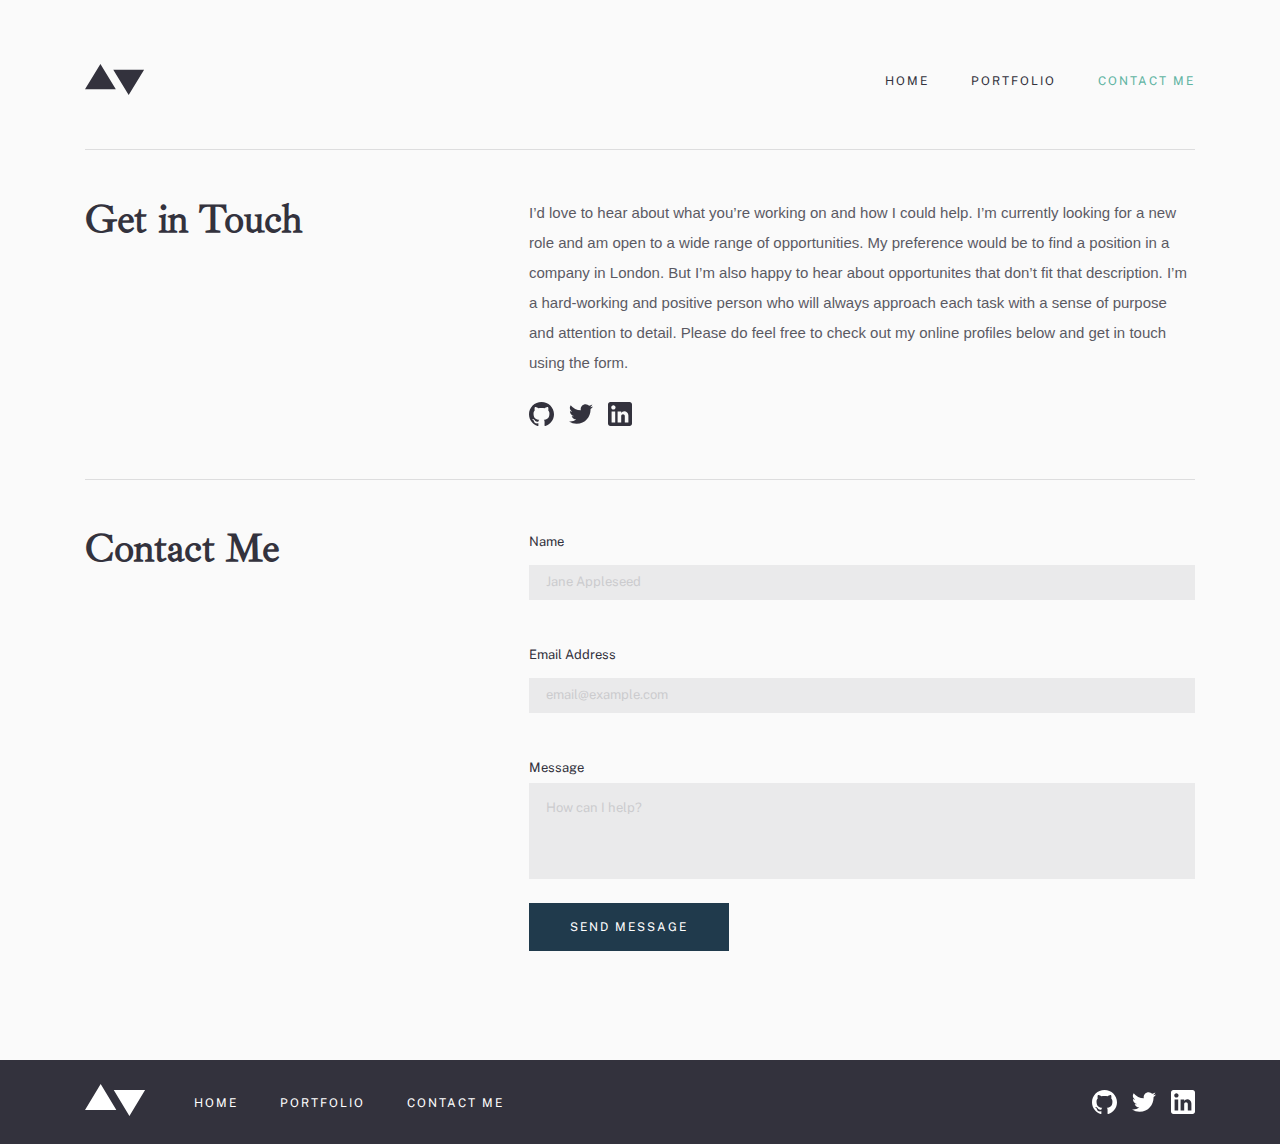
==== contact.html @ a4f8eaf6 "Add contact page" ====
<!DOCTYPE html>
<html lang="en">

<head>
  <meta charset="UTF-8">
  <meta http-equiv="X-UA-Compatible" content="IE=edge">
  <meta name="viewport" content="width=device-width, initial-scale=1.0">
  <title>Exam</title>
  <link rel="stylesheet" href="./css/main.css">
</head>

<body>
  <!-- SITE HEADER PART BEGIN  -->
  <header class="site-header">
    <div class="container">
      <div class="site-header__inner">
        <a class="site-header__logo" href="./index.html">
          <img class="site-header__logo-img" src="./images/logo.svg" width="60" height="32" alt="minimalist's logo">
        </a>
        <button class="site-header__menu-btn" type="button">
        </button>
        <nav class="site-header__nav sitenav">
          <ul class="sitenav__list">
            <li class="sitenav__item">
              <a class="sitenav__link" href="./index.html">
                HOME
              </a>
            </li>
            <li class="sitenav__item">
              <a class="sitenav__link" href="./portfolio.html">
                PORTFOLIO
              </a>
            </li>
            <li class="sitenav__item">
              <a class="sitenav__link sitenav__link--active" href="./contact.html">
                CONTACT ME
              </a>
            </li>
          </ul>
        </nav>
      </div>
    </div>
  </header>
  <!-- SITE HEADER PART END  -->

  <!-- MAIN PART BEGIN  -->
  <main class="site-main">
    <h2 class="visually-hidden">Contact info</h2>
    <!-- GET SECTION BEGIN  -->
    <section class="get">
      <div class="container">
        <div class="get__box">
          <h2 class="get__topic">
            Get in Touch
          </h2>
          <div class="get__content">
            <p class="get__text">
              I’d love to hear about what you’re working on and how I could help. I’m currently looking for a new role
              and am open to a wide range of opportunities. My preference would be to find a position in a company in
              London. But I’m also happy to hear about opportunites that don’t fit that description. I’m a hard-working
              and positive person who will always approach each task with a sense of purpose and attention to detail.
              Please do feel free to check out my online profiles below and get in touch using the form.
            </p>
            <ul class="get__list">
              <li class="get__item">
                <a class="get__link" href="#">
                  <svg width="25" height="24" fill="currentColor" xmlns="http://www.w3.org/2000/svg">
                    <path
                      d="M12.5 0C5.594 0 0 5.51 0 12.305c0 5.437 3.581 10.048 8.547 11.674.625.116.854-.265.854-.592 0-.292-.01-1.066-.016-2.092-3.477.742-4.21-1.65-4.21-1.65-.569-1.42-1.39-1.8-1.39-1.8-1.133-.764.087-.748.087-.748 1.255.086 1.914 1.268 1.914 1.268 1.115 1.881 2.927 1.338 3.641 1.024.113-.797.434-1.338.792-1.646-2.776-.308-5.694-1.366-5.694-6.08 0-1.343.484-2.44 1.286-3.302-.14-.31-.562-1.562.11-3.256 0 0 1.047-.33 3.437 1.261 1-.273 2.063-.409 3.125-.415 1.063.006 2.125.142 3.125.415 2.375-1.591 3.422-1.261 3.422-1.261.672 1.694.25 2.945.125 3.256.797.861 1.281 1.959 1.281 3.302 0 4.727-2.921 5.767-5.703 6.07.438.369.844 1.123.844 2.276 0 1.647-.015 2.97-.015 3.37 0 .322.218.707.859.584 5-1.615 8.579-6.23 8.579-11.659C25 5.51 19.403 0 12.5 0Z"
                      fill="currentColor" />
                  </svg>
                </a>
              </li>
              <li class="get__item">
                <a class="get__link" href="#">
                  <svg width="24" height="20" fill="currentColor" xmlns="http://www.w3.org/2000/svg">
                    <path
                      d="M24 2.557a9.83 9.83 0 0 1-2.828.775A4.932 4.932 0 0 0 23.337.608a9.864 9.864 0 0 1-3.127 1.195A4.916 4.916 0 0 0 16.616.248c-3.179 0-5.515 2.966-4.797 6.045A13.978 13.978 0 0 1 1.671 1.149a4.93 4.93 0 0 0 1.523 6.574 4.903 4.903 0 0 1-2.229-.616c-.054 2.281 1.581 4.415 3.949 4.89a4.935 4.935 0 0 1-2.224.084 4.928 4.928 0 0 0 4.6 3.419A9.9 9.9 0 0 1 0 17.54a13.94 13.94 0 0 0 7.548 2.212c9.142 0 14.307-7.721 13.995-14.646A10.025 10.025 0 0 0 24 2.557Z"
                      fill="currentColor" />
                  </svg>
                </a>
              </li>
              <li class="get__item">
                <a class="get__link" href="#">
                  <svg width="24" height="24" fill="currentColor" xmlns="http://www.w3.org/2000/svg">
                    <path fill-rule="evenodd" clip-rule="evenodd"
                      d="M2.4 0h19.2C22.92 0 24 1.08 24 2.4v19.2c0 1.32-1.08 2.4-2.4 2.4H2.4C1.08 24 0 22.92 0 21.6V2.4C0 1.08 1.08 0 2.4 0Zm1.2 20.4h3.6V9.6H3.6v10.8ZM5.4 7.56c-1.2 0-2.16-.96-2.16-2.16 0-1.2.96-2.16 2.16-2.16 1.2 0 2.16.96 2.16 2.16 0 1.2-.96 2.16-2.16 2.16ZM16.8 20.4h3.6v-6.84c0-2.28-1.92-4.2-4.2-4.2-1.08 0-2.4.72-3 1.68V9.6H9.6v10.8h3.6v-6.36c0-.96.84-1.8 1.8-1.8.96 0 1.8.84 1.8 1.8v6.36Z"
                      fill="currentColor" />
                  </svg>
                </a>
              </li>
            </ul>
          </div>
        </div>
      </div>
    </section>
    <!-- GET SECTION END  -->

    <!-- CONTACT SECTION BEGIN  -->
    <section class="contact">
      <div class="container">
        <div class="contact__box">
          <h2 class="contact__topic">
            Contact Me
          </h2>
          <form class="contact__form" action="https://echo.htmlacademy.ru/courses" method="post" autocomplete="off">
            <label class="contact__label">
              Name
              <input class="contact__input" type="text" name="your_name" minlength="2" placeholder="Jane Appleseed"
                required>
              <span class="contact__input-error">
                This field is required
              </span>
            </label>
            <label class="contact__label">
              Email Address
              <input class="contact__input" type="email" name="your_email" minlength="4" placeholder="email@example.com"
                required>
              <span class="contact__input-error">
                This field is required
              </span>
            </label>
           <label class="contact__label contact__label--text">
            Message
            <textarea class="contact__textarea" name="your_text" minlength="10" placeholder="How can I help?"></textarea>
           </label>
            <button class="contact__btn" type="submit">
              SEND MESSAGE
            </button>
          </form>
        </div>
      </div>
    </section>
    <!-- CONTACT SECTION END  -->
  </main>
  <!-- MAIN PART END  -->

  <!-- FOOTER PART BEGIN  -->
  <footer class="site-footer">
    <div class="container">
      <div class="site-footer__box">
        <div class="site-footer__inner">
          <a class="site-footer__logo" href="./index.html">
            <svg width="61" height="32" fill="#fff" xmlns="http://www.w3.org/2000/svg">
              <path fill-rule="evenodd" clip-rule="evenodd"
                d="M31.347 26.122 15.673 0 0 26.122h31.347ZM60.082 5.878 44.408 32 28.735 5.878h31.347Z" fill="#fff" />
            </svg>
          </a>
          <ul class="site-footer__list">
            <li class="site-footer__item">
              <a class="site-footer__link" href="./index.html">
                HOME
              </a>
            </li>
            <li class="site-footer__item">
              <a class="site-footer__link" href="./portfolio.html">
                PORTFOLIO
              </a>
            </li>
            <li class="site-footer__item">
              <a class="site-footer__link" href="./contact.html">
                CONTACT ME
              </a>
            </li>
          </ul>
        </div>
        <ul class="site-footer__social-list">
          <li class="site-footer__social-item">
            <a class="site-footer__social-link" href="#" target="blank">
              <img src="./images/github.svg" width="25" height="24" alt="github link">
            </a>
          </li>
          <li class="site-footer__social-item">
            <a class="site-footer__social-link" href="#" target="blank">
              <img src="./images/twitter.svg" width="24" height="19" alt="twitter link">
            </a>
          </li>
          <li class="site-footer__social-item">
            <a class="site-footer__social-link" href="#" target="blank">
              <img src="./images/linkedin.svg" width="24" height="24" alt="linkedin link">
            </a>
          </li>
        </ul>
      </div>
    </div>
  </footer>
  <!-- FOOTER PART END  -->
  <script src="./js/main.js"></script>
</body>

</html>
---- css/main.css ----
/* VARIABLES */ /* MIXINS */ /**
 * 1. Correct the line height in all browsers.
 * 2. Prevent adjustments of font size after orientation changes in iOS.
 */
html {
  line-height: 1.15;
  /* 1 */
  -webkit-text-size-adjust: 100%;
  /* 2 */
}

/* Sections
   ========================================================================== */
/**
 * Remove the margin in all browsers.
 */
body {
  margin: 0;
}

/**
 * Render the `main` element consistently in IE.
 */
main {
  display: block;
}

/**
 * Correct the font size and margin on `h1` elements within `section` and
 * `article` contexts in Chrome, Firefox, and Safari.
 */
h1 {
  font-size: 2em;
  margin: 0.67em 0;
}

/* Grouping content
   ========================================================================== */
/**
 * 1. Add the correct box sizing in Firefox.
 * 2. Show the overflow in Edge and IE.
 */
hr {
  -webkit-box-sizing: content-box;
          box-sizing: content-box;
  /* 1 */
  height: 0;
  /* 1 */
  overflow: visible;
  /* 2 */
}

/**
 * 1. Correct the inheritance and scaling of font size in all browsers.
 * 2. Correct the odd `em` font sizing in all browsers.
 */
pre {
  font-family: monospace, monospace;
  /* 1 */
  font-size: 1em;
  /* 2 */
}

/* Text-level semantics
   ========================================================================== */
/**
 * Remove the gray background on active links in IE 10.
 */
a {
  background-color: transparent;
}

/**
 * 1. Remove the bottom border in Chrome 57-
 * 2. Add the correct text decoration in Chrome, Edge, IE, Opera, and Safari.
 */
abbr[title] {
  border-bottom: none;
  /* 1 */
  text-decoration: underline;
  /* 2 */
  -webkit-text-decoration: underline dotted;
          text-decoration: underline dotted;
  /* 2 */
}

/**
 * Add the correct font weight in Chrome, Edge, and Safari.
 */
b,
strong {
  font-weight: bolder;
}

/**
 * 1. Correct the inheritance and scaling of font size in all browsers.
 * 2. Correct the odd `em` font sizing in all browsers.
 */
code,
kbd,
samp {
  font-family: monospace, monospace;
  /* 1 */
  font-size: 1em;
  /* 2 */
}

/**
 * Add the correct font size in all browsers.
 */
small {
  font-size: 80%;
}

/**
 * Prevent `sub` and `sup` elements from affecting the line height in
 * all browsers.
 */
sub,
sup {
  font-size: 75%;
  line-height: 0;
  position: relative;
  vertical-align: baseline;
}

sub {
  bottom: -0.25em;
}

sup {
  top: -0.5em;
}

/* Embedded content
   ========================================================================== */
/**
 * Remove the border on images inside links in IE 10.
 */
img {
  border-style: none;
}

/* Forms
   ========================================================================== */
/**
 * 1. Change the font styles in all browsers.
 * 2. Remove the margin in Firefox and Safari.
 */
button,
input,
optgroup,
select,
textarea {
  font-family: inherit;
  /* 1 */
  font-size: 100%;
  /* 1 */
  line-height: 1.15;
  /* 1 */
  margin: 0;
  /* 2 */
}

/**
 * Show the overflow in IE.
 * 1. Show the overflow in Edge.
 */
button,
input {
  /* 1 */
  overflow: visible;
}

/**
 * Remove the inheritance of text transform in Edge, Firefox, and IE.
 * 1. Remove the inheritance of text transform in Firefox.
 */
button,
select {
  /* 1 */
  text-transform: none;
}

/**
 * Correct the inability to style clickable types in iOS and Safari.
 */
button,
[type=button],
[type=reset],
[type=submit] {
  -webkit-appearance: button;
}

/**
 * Remove the inner border and padding in Firefox.
 */
button::-moz-focus-inner,
[type=button]::-moz-focus-inner,
[type=reset]::-moz-focus-inner,
[type=submit]::-moz-focus-inner {
  border-style: none;
  padding: 0;
}

/**
 * Restore the focus styles unset by the previous rule.
 */
button:-moz-focusring,
[type=button]:-moz-focusring,
[type=reset]:-moz-focusring,
[type=submit]:-moz-focusring {
  outline: 1px dotted ButtonText;
}

/**
 * Correct the padding in Firefox.
 */
fieldset {
  padding: 0.35em 0.75em 0.625em;
}

/**
 * 1. Correct the text wrapping in Edge and IE.
 * 2. Correct the color inheritance from `fieldset` elements in IE.
 * 3. Remove the padding so developers are not caught out when they zero out
 *    `fieldset` elements in all browsers.
 */
legend {
  -webkit-box-sizing: border-box;
          box-sizing: border-box;
  /* 1 */
  color: inherit;
  /* 2 */
  display: table;
  /* 1 */
  max-width: 100%;
  /* 1 */
  padding: 0;
  /* 3 */
  white-space: normal;
  /* 1 */
}

/**
 * Add the correct vertical alignment in Chrome, Firefox, and Opera.
 */
progress {
  vertical-align: baseline;
}

/**
 * Remove the default vertical scrollbar in IE 10+.
 */
textarea {
  overflow: auto;
}

/**
 * 1. Add the correct box sizing in IE 10.
 * 2. Remove the padding in IE 10.
 */
[type=checkbox],
[type=radio] {
  -webkit-box-sizing: border-box;
          box-sizing: border-box;
  /* 1 */
  padding: 0;
  /* 2 */
}

/**
 * Correct the cursor style of increment and decrement buttons in Chrome.
 */
[type=number]::-webkit-inner-spin-button,
[type=number]::-webkit-outer-spin-button {
  height: auto;
}

/**
 * 1. Correct the odd appearance in Chrome and Safari.
 * 2. Correct the outline style in Safari.
 */
[type=search] {
  -webkit-appearance: textfield;
  /* 1 */
  outline-offset: -2px;
  /* 2 */
}

/**
 * Remove the inner padding in Chrome and Safari on macOS.
 */
[type=search]::-webkit-search-decoration {
  -webkit-appearance: none;
}

/**
 * 1. Correct the inability to style clickable types in iOS and Safari.
 * 2. Change font properties to `inherit` in Safari.
 */
::-webkit-file-upload-button {
  -webkit-appearance: button;
  /* 1 */
  font: inherit;
  /* 2 */
}

/* Interactive
   ========================================================================== */
/*
 * Add the correct display in Edge, IE 10+, and Firefox.
 */
details {
  display: block;
}

/*
 * Add the correct display in all browsers.
 */
summary {
  display: list-item;
}

/* Misc
   ========================================================================== */
/**
 * Add the correct display in IE 10+.
 */
template {
  display: none;
}

/**
 * Add the correct display in IE 10.
 */
[hidden] {
  display: none;
}

/* FONTS */
@font-face {
  font-family: "Ibarra Real Nova";
  font-weight: 400;
  src: url("../fonts/ibarra-real-nova-v20-latin-regular.woff2") format("woff2"), url("../fonts/ibarra-real-nova-v20-latin-regular.woff") format("woff");
}
@font-face {
  font-family: "Public Sans";
  font-weight: 400;
  src: url("../fonts/public-sans-v14-latin-regular.woff2") format("woff2"), url("../fonts/public-sans-v14-latin-regular.woff") format("woff");
}
@font-face {
  font-family: "Public Sans";
  font-style: normal;
  font-weight: 700;
  src: url("../fonts/public-sans-v14-latin-700.woff2") format("woff2"), url("../fonts/public-sans-v14-latin-700.woff") format("woff");
}
/* GENERAL */
* {
  -webkit-box-sizing: border-box;
          box-sizing: border-box;
}

*::before,
*::after {
  -webkit-box-sizing: inherit;
          box-sizing: inherit;
}

html {
  height: 100%;
  -webkit-box-sizing: border-box;
          box-sizing: border-box;
}

img {
  display: block;
  height: auto;
}

body {
  display: -webkit-box;
  display: -ms-flexbox;
  display: flex;
  -webkit-box-orient: vertical;
  -webkit-box-direction: normal;
      -ms-flex-direction: column;
          flex-direction: column;
  height: 100%;
  margin: 0;
  padding: 0;
  background-color: #FAFAFA;
  font-family: "Public Sans", "Arial", sans-serif;
  font-weight: 400;
}

/* STICKY-FOOTER */
.site-main {
  -webkit-box-flex: 1;
      -ms-flex-positive: 1;
          flex-grow: 1;
  overflow-x: clip;
}

/* VISUALLY-HIDDEN */
.visually-hidden {
  position: absolute;
  width: 1px;
  height: 1px;
  margin: -1px;
  padding: 0;
  border: 0;
  white-space: nowrap;
  -webkit-clip-path: inset(100%);
          clip-path: inset(100%);
  clip: rect(0 0 0 0);
  overflow: hidden;
}

/* CONTAINER */
.container {
  width: 100%;
  max-width: 1150px;
  margin: 0 auto;
  padding: 0 20px;
}

/* === HEADER PART === */
.site-header {
  padding-top: 32px;
  padding-bottom: 40px;
  position: relative;
}

.site-header__inner {
  display: -webkit-box;
  display: -ms-flexbox;
  display: flex;
  -webkit-box-pack: justify;
      -ms-flex-pack: justify;
          justify-content: space-between;
  -webkit-box-align: center;
      -ms-flex-align: center;
          align-items: center;
}

.site-header__menu-btn {
  background-image: url("../images/menubtn.svg");
  width: 24px;
  height: 13px;
  padding: 0;
  background-repeat: no-repeat;
  background-size: contain;
  background-color: transparent;
  border: none;
}

.sitenav__list {
  display: -webkit-box;
  display: -ms-flexbox;
  display: flex;
  -webkit-box-pack: start;
      -ms-flex-pack: start;
          justify-content: flex-start;
  -webkit-box-align: center;
      -ms-flex-align: center;
          align-items: center;
  -webkit-box-orient: vertical;
  -webkit-box-direction: normal;
      -ms-flex-direction: column;
          flex-direction: column;
  margin: 0;
  padding-left: 0;
  list-style: none;
}

.sitenav {
  display: none;
}

.sitenav-on .sitenav {
  position: absolute;
  padding: 40px 63px;
  display: -webkit-box;
  display: -ms-flexbox;
  display: flex;
  -webkit-box-pack: center;
      -ms-flex-pack: center;
          justify-content: center;
  -webkit-box-align: center;
      -ms-flex-align: center;
          align-items: center;
  width: 280px;
  top: 80%;
  right: 3%;
  background-color: #33323D;
}

.site-body {
  overflow: hidden;
}

.sitenav-on .sitenav__item {
  margin-right: 0;
  margin-bottom: 32px;
  z-index: 1;
}

.sitenav-on .site-header__menu-btn {
  background-image: url("../images/x-icon.svg");
  background-repeat: no-repeat;
  background-size: contain;
}

.sitenav-on .sitenav__link {
  font-family: "Public Sans", "Arial", sans-serif;
  font-style: normal;
  font-size: 12px;
  line-height: 14px;
  font-weight: 400;
  text-align: center;
  color: #fff;
  letter-spacing: 2px;
  text-transform: uppercase;
  display: inline-block;
  text-decoration: none;
}

.sitenav-on .site-header__menu-btn {
  background-image: url("../images/x-icon.svg");
}

/* MEDIA TABLET  */
@media only screen and (min-width: 660px) {
  .site-header {
    padding-top: 64px;
    padding-bottom: 47px;
  }
  .site-header__menu-btn {
    display: none;
  }
  .sitenav {
    display: block;
  }
  .sitenav__list {
    display: -webkit-box;
    display: -ms-flexbox;
    display: flex;
    -webkit-box-pack: start;
        -ms-flex-pack: start;
            justify-content: flex-start;
    -webkit-box-align: center;
        -ms-flex-align: center;
            align-items: center;
    -webkit-box-orient: horizontal;
    -webkit-box-direction: normal;
        -ms-flex-direction: row;
            flex-direction: row;
  }
  .sitenav__item:not(:last-child) {
    margin-right: 42px;
  }
  .sitenav__link {
    font-family: "Public Sans";
    font-style: normal;
    font-size: 12px;
    line-height: 14px;
    font-weight: 400;
    text-align: left;
    color: #33323D;
    display: inline-block;
    text-decoration: none;
    letter-spacing: 2px;
    text-transform: uppercase;
  }
  .sitenav__link--active {
    color: #5FB4A2;
  }
}
/* MEDIA DESKTOP */
@media only screen and (min-width: 1000px) {
  .site-header {
    padding-bottom: 54px;
  }
}
/* ==== HERO === */
.hero {
  padding-bottom: 96px;
}

.hero__bg {
  background-image: url("../images/hero-mobilebg.png");
  background-repeat: no-repeat;
  background-size: cover;
  height: 271px;
}
@media only screen and (-webkit-min-device-pixel-ratio: 2), only screen and (min-device-pixel-ratio: 2), only screen and (min-resolution: 192dpi), only screen and (min-resolution: 2dppx) {
  .hero__bg {
    background-image: url("../images/hero-mobilebg@2x.png");
  }
}

.hero__topic-box {
  width: 100%;
  max-width: 300px;
}

.hero__topic {
  margin-bottom: 32px;
  font-family: "Ibarra Real Nova", "Times New Roman", serif;
  font-style: normal;
  font-size: 40px;
  line-height: 42px;
  font-weight: 700;
  text-align: left;
  color: #33323D;
  letter-spacing: -0.357143px;
}

.hero__link-box {
  display: -webkit-box;
  display: -ms-flexbox;
  display: flex;
}

.hero__link {
  margin-left: 48px;
  position: relative;
  padding: 16px 20px;
  font-family: "Public Sans", "Arial", sans-serif;
  font-style: normal;
  font-size: 12px;
  line-height: 14px;
  font-weight: 400;
  text-align: right;
  color: #fff;
  letter-spacing: 2px;
  text-transform: uppercase;
  display: inline-block;
  text-decoration: none;
  background-color: #203A4C;
}

.hero__before {
  width: 48px;
  height: 46px;
  position: absolute;
  top: 601px;
  left: 20px;
  background-image: url("../images/hero-aboutbefore.svg");
  background-repeat: no-repeat;
  background-position: center;
  background-color: #1D3445;
}

@media only screen and (min-width: 400px) {
  .hero__bg {
    height: 350px;
  }
}
@media only screen and (min-width: 500px) {
  .hero__bg {
    height: 400px;
  }
}
@media only screen and (min-width: 600px) {
  .hero__bg {
    height: 450px;
  }
}
/* MEDIA TABLET  */
@media only screen and (min-width: 660px) {
  .hero__bg {
    position: relative;
    background-image: url("../images/tablet-hero.png");
    width: 100%;
    height: 600px;
  }
}
@media only screen and (min-width: 660px) and (-webkit-min-device-pixel-ratio: 2), only screen and (min-width: 660px) and (min-device-pixel-ratio: 2), only screen and (min-width: 660px) and (min-resolution: 192dpi), only screen and (min-width: 660px) and (min-resolution: 2dppx) {
  .hero__bg {
    background-image: url("../images/tablet-hero@2x.png");
  }
}
@media only screen and (min-width: 660px) {
  .hero__topic-box {
    padding: 56px 73px 0 0;
    max-width: 514px;
    position: absolute;
    top: 464px;
    left: 19px;
    background-color: #FAFAFA;
  }
}
@media only screen and (min-width: 660px) {
  .hero__before {
    top: 241px;
    left: 0;
  }
}
@media only screen and (min-width: 730px) {
  .hero__bg {
    background-image: url("../images/tablet-hero.png");
    background-position-y: calc(50% - 16px);
  }
}
@media only screen and (min-width: 1000px) {
  .hero {
    padding-bottom: 150px;
  }
  .hero__bg {
    background-image: url("../images/desktop-hero.png");
  }
}
@media only screen and (min-width: 1000px) and (-webkit-min-device-pixel-ratio: 2), only screen and (min-width: 1000px) and (min-device-pixel-ratio: 2), only screen and (min-width: 1000px) and (min-resolution: 192dpi), only screen and (min-width: 1000px) and (min-resolution: 2dppx) {
  .hero__bg {
    background-image: url("../images/desktop-hero@2x.png");
  }
}
@media only screen and (min-width: 1000px) {
  .hero__topic-box {
    width: 100%;
    max-width: 446px;
    top: 366px;
    left: calc(50% - 486px);
  }
}
@media only screen and (min-width: 1000px) {
  .hero__before {
    top: 322px;
    left: 0;
  }
}
@media only screen and (min-width: 1000px) {
  .hero__topic {
    font-size: 50px;
    line-height: 50px;
    letter-spacing: -0.446429px;
  }
}
@media only screen and (min-width: 1000px) {
  .hero__link:hover {
    background-color: #5FB4A2;
  }
}
@media only screen and (min-width: 1000px) {
  .hero__link:hover ~ .hero__before {
    background-color: #56A292;
  }
}
@media only screen and (min-width: 1030px) {
  .hero__topic-box {
    width: 100%;
    max-width: 440px;
    top: 366px;
    left: calc(50% - 496px);
  }
}
@media only screen and (min-width: 1050px) {
  .hero__topic-box {
    width: 100%;
    max-width: 443px;
    top: 366px;
    left: calc(50% - 510px);
  }
}
@media only screen and (min-width: 1080px) {
  .hero__topic-box {
    width: 100%;
    max-width: 454px;
    top: 366px;
    left: calc(50% - 532px);
  }
}
@media only screen and (min-width: 1130px) {
  .hero__topic-box {
    width: 100%;
    max-width: 450px;
    top: 366px;
    left: calc(50% - 553px);
  }
}
@media only screen and (min-width: 1150px) {
  .hero__topic-box {
    width: 100%;
    max-width: 450px;
    top: 371px;
    left: calc(50% - 556px);
  }
}
/* === ABOUT ME SECTION === */
.about {
  padding-bottom: 115px;
}

.about__img {
  padding-bottom: 32px;
}

.about__img {
  width: 100%;
}

.about__content {
  padding-top: 32px;
  padding-bottom: 46px;
  border-top: 1px solid #DDDDDE;
  border-bottom: 1px solid #DDDDDE;
}

.about__topic {
  margin: 0;
  margin-bottom: 28px;
  font-family: "Ibarra Real Nova";
  font-style: normal;
  font-size: 40px;
  line-height: 42px;
  font-weight: 700;
  text-align: center;
  color: #33323D;
  letter-spacing: -0.357143px;
}

.about__text {
  margin: 0;
  margin-bottom: 24px;
  font-family: "Public Sans";
  font-style: normal;
  font-size: 16px;
  line-height: 30px;
  font-weight: 400;
  text-align: #33323D;
  color: #000;
  mix-blend-mode: normal;
  opacity: 0.8;
}

.about__link {
  padding: 17px 36px 17px 32px;
  font-family: "Public Sans";
  font-style: normal;
  font-size: 12px;
  line-height: 14px;
  font-weight: 400;
  text-align: center;
  color: #33323D;
  display: inline-block;
  text-decoration: none;
  letter-spacing: 2px;
  text-transform: uppercase;
  border: 1px solid #33323D;
}

@media only screen and (min-width: 660px) {
  .about {
    padding-bottom: 96px;
  }
  .about__box {
    display: -webkit-box;
    display: -ms-flexbox;
    display: flex;
    -webkit-box-pack: start;
        -ms-flex-pack: start;
            justify-content: flex-start;
  }
  .about__img-box {
    width: 10%;
    margin-right: 125px;
    padding-bottom: 0;
  }
  .about__img {
    width: 77%;
    height: 683px;
    padding-bottom: 0;
  }
  .about__content {
    width: 60%;
  }
}
@media only screen and (min-width: 1000px) {
  .about__content {
    width: 100%;
    max-width: 350px;
  }
  .about__topic {
    font-size: 40px;
    line-height: 42px;
    letter-spacing: -0.357143px;
  }
  .about__link {
    -webkit-transition: all 0.4s ease;
    transition: all 0.4s ease;
  }
  .about__link:hover {
    color: #fff;
    background-color: #33323D;
  }
}
.interested {
  padding-bottom: 80px;
}

.interested__content {
  text-align: center;
}

.interested__topic {
  margin: 0;
  margin-bottom: 40px;
  font-family: "Ibarra Real Nova";
  font-style: normal;
  font-size: 40px;
  line-height: 42px;
  font-weight: 700;
  text-align: center;
  color: #33323D;
  letter-spacing: -0.357143px;
}

.interested__link {
  padding: 17px 35px 17px 32px;
  font-family: "Public Sans";
  font-style: normal;
  font-size: 12px;
  line-height: 14px;
  font-weight: 400;
  text-align: center;
  color: #33323D;
  line-height: 14px;
  letter-spacing: 2px;
  text-transform: uppercase;
  display: inline-block;
  text-decoration: none;
  border: 1px solid #33323D;
}

@media only screen and (min-width: 660px) {
  .interested {
    padding-bottom: 96px;
  }
  .interested__content {
    display: -webkit-box;
    display: -ms-flexbox;
    display: flex;
    -webkit-box-pack: justify;
        -ms-flex-pack: justify;
            justify-content: space-between;
    -webkit-box-align: center;
        -ms-flex-align: center;
            align-items: center;
  }
  .interested__topic-box {
    width: 100%;
    max-width: 335px;
  }
  .interested__topic {
    margin-bottom: 0;
    text-align: start;
  }
}
/* === CONTACT PGE GET SECTION === */
.get {
  padding-bottom: 32px;
}

.get__box {
  padding-top: 24px;
  padding-bottom: 32px;
  border-top: 1px solid #DDDDDE;
  border-bottom: 1px solid #DDDDDE;
}

.get__topic {
  margin: 0;
  margin-bottom: 24px;
  font-family: "Ibarra Real Nova", "Times New Roman", serif;
  font-style: normal;
  font-size: 40px;
  line-height: 42px;
  font-weight: 700;
  text-align: start;
  color: #33323D;
  letter-spacing: -0.357143px;
}

.get__text {
  margin: 0;
  margin-bottom: 24px;
  font-family: " Public Sans", "Arial", sans-serif;
  font-style: normal;
  font-size: 15px;
  line-height: 30px;
  font-weight: 400;
  text-align: start;
  color: #33323D;
  opacity: 0.8;
}

.get__list {
  display: -webkit-box;
  display: -ms-flexbox;
  display: flex;
  -webkit-box-pack: start;
      -ms-flex-pack: start;
          justify-content: flex-start;
  -webkit-box-align: center;
      -ms-flex-align: center;
          align-items: center;
  -webkit-box-orient: horizontal;
  -webkit-box-direction: normal;
      -ms-flex-direction: row;
          flex-direction: row;
  margin: 0;
  padding-left: 0;
  list-style: none;
}

.get__item:not(:last-child) {
  margin-right: 15px;
}

.get__link {
  color: #33323D;
  background-color: transparent;
}

/* === MEDIA DESKTOP === */
@media only screen and (min-width: 1000px) {
  .get {
    padding-bottom: 47px;
  }
  .get__box {
    width: 100%;
    display: -webkit-box;
    display: -ms-flexbox;
    display: flex;
    -webkit-box-pack: justify;
        -ms-flex-pack: justify;
            justify-content: space-between;
    -webkit-box-align: start;
        -ms-flex-align: start;
            align-items: flex-start;
    -webkit-box-orient: horizontal;
    -webkit-box-direction: normal;
        -ms-flex-direction: row;
            flex-direction: row;
    padding: 48px 0;
  }
  .get__topic {
    width: 40%;
  }
  .get__content {
    width: 60%;
  }
}
/* === CONTACT FORM SECTION === */
.contact {
  padding-bottom: 80px;
}

.contact__topic {
  margin: 0;
  margin-bottom: 24px;
  font-family: "Ibarra Real Nova", "Times New Roman", serif;
  font-style: normal;
  font-size: 40px;
  line-height: 42px;
  font-weight: 700;
  text-align: start;
  color: #33323D;
  letter-spacing: -0.357143px;
}

.contact__form {
  display: -webkit-box;
  display: -ms-flexbox;
  display: flex;
  -webkit-box-orient: vertical;
  -webkit-box-direction: normal;
      -ms-flex-direction: column;
          flex-direction: column;
}

.contact__label {
  display: -webkit-box;
  display: -ms-flexbox;
  display: flex;
  -webkit-box-pack: center;
      -ms-flex-pack: center;
          justify-content: center;
  -webkit-box-align: start;
      -ms-flex-align: start;
          align-items: flex-start;
  -webkit-box-orient: vertical;
  -webkit-box-direction: normal;
      -ms-flex-direction: column;
          flex-direction: column;
  margin-bottom: 24px;
  font-family: "Public Sans", "Arial", sans-serif;
  font-style: normal;
  font-size: 13px;
  line-height: 30px;
  font-weight: 400;
  text-align: start;
  color: #33323D;
}

.contact__input {
  margin-top: 8px;
  margin-bottom: 4px;
  padding: 9px 16px;
  width: 100%;
  background-color: #EAEAEB;
  border: 1px solid transparent;
  outline: none;
}
.contact__input::-webkit-input-placeholder {
  font-family: "Public Sans", "Arial", sans-serif;
  font-style: normal;
  font-size: 13px;
  line-height: 30px;
  font-weight: 400;
  text-align: start;
  color: #9E9EA4;
  opacity: 0.4;
}
.contact__input::-moz-placeholder {
  font-family: "Public Sans", "Arial", sans-serif;
  font-style: normal;
  font-size: 13px;
  line-height: 30px;
  font-weight: 400;
  text-align: start;
  color: #9E9EA4;
  opacity: 0.4;
}
.contact__input:-ms-input-placeholder {
  font-family: "Public Sans", "Arial", sans-serif;
  font-style: normal;
  font-size: 13px;
  line-height: 30px;
  font-weight: 400;
  text-align: start;
  color: #9E9EA4;
  opacity: 0.4;
}
.contact__input::-ms-input-placeholder {
  font-family: "Public Sans", "Arial", sans-serif;
  font-style: normal;
  font-size: 13px;
  line-height: 30px;
  font-weight: 400;
  text-align: start;
  color: #9E9EA4;
  opacity: 0.4;
}
.contact__input::placeholder {
  font-family: "Public Sans", "Arial", sans-serif;
  font-style: normal;
  font-size: 13px;
  line-height: 30px;
  font-weight: 400;
  text-align: start;
  color: #9E9EA4;
  opacity: 0.4;
}
.contact__input:not(:-moz-placeholder-shown):not(:focus):invalid {
  border: 1px solid #F43030;
}
.contact__input:not(:-ms-input-placeholder):not(:focus):invalid {
  border: 1px solid #F43030;
}
.contact__input:not(:placeholder-shown):not(:focus):invalid {
  border: 1px solid #F43030;
}
.contact__input:not(:-moz-placeholder-shown):not(:focus):invalid + .contact__input-error {
  opacity: 1;
}
.contact__input:not(:-ms-input-placeholder):not(:focus):invalid + .contact__input-error {
  opacity: 1;
}
.contact__input:not(:placeholder-shown):not(:focus):invalid + .contact__input-error {
  opacity: 1;
}
.contact__input:focus {
  border: 1px solid #5FB4A2;
}

.contact__textarea {
  width: 100%;
  height: 96px;
  padding: 9px 16px;
  background-color: #EAEAEB;
  resize: none;
  border: 1px solid transparent;
  outline: none;
}
.contact__textarea::-webkit-input-placeholder {
  font-family: "Public Sans", "Arial", sans-serif;
  font-style: normal;
  font-size: 13px;
  line-height: 30px;
  font-weight: 400;
  text-align: start;
  color: #9E9EA4;
  opacity: 0.4;
}
.contact__textarea::-moz-placeholder {
  font-family: "Public Sans", "Arial", sans-serif;
  font-style: normal;
  font-size: 13px;
  line-height: 30px;
  font-weight: 400;
  text-align: start;
  color: #9E9EA4;
  opacity: 0.4;
}
.contact__textarea:-ms-input-placeholder {
  font-family: "Public Sans", "Arial", sans-serif;
  font-style: normal;
  font-size: 13px;
  line-height: 30px;
  font-weight: 400;
  text-align: start;
  color: #9E9EA4;
  opacity: 0.4;
}
.contact__textarea::-ms-input-placeholder {
  font-family: "Public Sans", "Arial", sans-serif;
  font-style: normal;
  font-size: 13px;
  line-height: 30px;
  font-weight: 400;
  text-align: start;
  color: #9E9EA4;
  opacity: 0.4;
}
.contact__textarea::placeholder {
  font-family: "Public Sans", "Arial", sans-serif;
  font-style: normal;
  font-size: 13px;
  line-height: 30px;
  font-weight: 400;
  text-align: start;
  color: #9E9EA4;
  opacity: 0.4;
}
.contact__textarea:focus {
  border: 1px solid #5FB4A2;
}

.contact__input-error {
  font-family: "Public Sans", "Arial", sans-serif;
  font-style: italic;
  font-size: 10px;
  line-height: 12px;
  font-weight: 700;
  text-align: left;
  color: #F43030;
  opacity: 0;
}

.contact__btn {
  width: 100%;
  max-width: 200px;
  padding: 17px 24px;
  font-family: "Public Sans", "Arial", sans-serif;
  font-style: normal;
  font-size: 12px;
  line-height: 14px;
  font-weight: 400;
  text-align: center;
  color: #fff;
  letter-spacing: 2px;
  text-transform: uppercase;
  background-color: transparent;
  border: none;
  background-color: #203A4C;
}

/* MEDIA DESKTOP */
@media only screen and (min-width: 1000px) {
  .contact {
    padding-bottom: 109px;
  }
  .contact__box {
    display: -webkit-box;
    display: -ms-flexbox;
    display: flex;
    width: 100%;
  }
  .contact__topic {
    width: 40%;
  }
  .contact__form {
    width: 60%;
  }
  .contact__btn {
    -webkit-transition: all 0.4s ease;
    transition: all 0.4s ease;
  }
  .contact__btn:hover {
    background-color: #5FB4A2;
  }
}
/* ==== FOOTER ==== */
.site-footer {
  padding: 56px 0;
  background-color: #33323D;
}

.site-footer__box {
  display: -webkit-box;
  display: -ms-flexbox;
  display: flex;
  -webkit-box-pack: center;
      -ms-flex-pack: center;
          justify-content: center;
  -webkit-box-align: center;
      -ms-flex-align: center;
          align-items: center;
  -webkit-box-orient: vertical;
  -webkit-box-direction: normal;
      -ms-flex-direction: column;
          flex-direction: column;
}

.site-footer__inner {
  text-align: center;
  margin-bottom: 40px;
}

.site-footer__logo {
  display: inline-block;
  text-decoration: none;
  margin-bottom: 40px;
}

.site-footer__list {
  margin: 0;
  padding-left: 0;
  list-style: none;
}

.site-footer__item:not(:last-child) {
  margin-bottom: 32px;
}

.site-footer__link {
  font-family: "Public Sans", "Arial", sans-serif;
  font-style: normal;
  font-size: 12px;
  line-height: 14px;
  font-weight: 400;
  text-align: center;
  color: #fff;
  letter-spacing: 2px;
  text-transform: uppercase;
  display: inline-block;
  text-decoration: none;
}

.site-footer__social-list {
  display: -webkit-box;
  display: -ms-flexbox;
  display: flex;
  -webkit-box-pack: center;
      -ms-flex-pack: center;
          justify-content: center;
  -webkit-box-align: center;
      -ms-flex-align: center;
          align-items: center;
  -webkit-box-orient: horizontal;
  -webkit-box-direction: normal;
      -ms-flex-direction: row;
          flex-direction: row;
  margin: 0;
  padding-left: 0;
  list-style: none;
}

.site-footer__social-item:not(:last-child) {
  margin-right: 15px;
}

/* === MEDIA TABLET === */
@media only screen and (min-width: 660px) {
  .site-footer {
    padding: 24px 0;
  }
  .site-footer__box {
    display: -webkit-box;
    display: -ms-flexbox;
    display: flex;
    -webkit-box-pack: justify;
        -ms-flex-pack: justify;
            justify-content: space-between;
    -webkit-box-align: center;
        -ms-flex-align: center;
            align-items: center;
    -webkit-box-orient: horizontal;
    -webkit-box-direction: normal;
        -ms-flex-direction: row;
            flex-direction: row;
  }
  .site-footer__inner {
    display: -webkit-box;
    display: -ms-flexbox;
    display: flex;
    -webkit-box-pack: start;
        -ms-flex-pack: start;
            justify-content: flex-start;
    -webkit-box-align: center;
        -ms-flex-align: center;
            align-items: center;
    -webkit-box-orient: horizontal;
    -webkit-box-direction: normal;
        -ms-flex-direction: row;
            flex-direction: row;
    margin-bottom: 0;
  }
  .site-footer__logo {
    margin-right: 48px;
    margin-bottom: 0;
  }
  .site-footer__list {
    display: -webkit-box;
    display: -ms-flexbox;
    display: flex;
    -webkit-box-pack: start;
        -ms-flex-pack: start;
            justify-content: flex-start;
    -webkit-box-align: center;
        -ms-flex-align: center;
            align-items: center;
    -webkit-box-orient: horizontal;
    -webkit-box-direction: normal;
        -ms-flex-direction: row;
            flex-direction: row;
  }
  .site-footer__item:not(:last-child) {
    margin-right: 42px;
    margin-bottom: 0;
  }
}/*# sourceMappingURL=main.css.map */
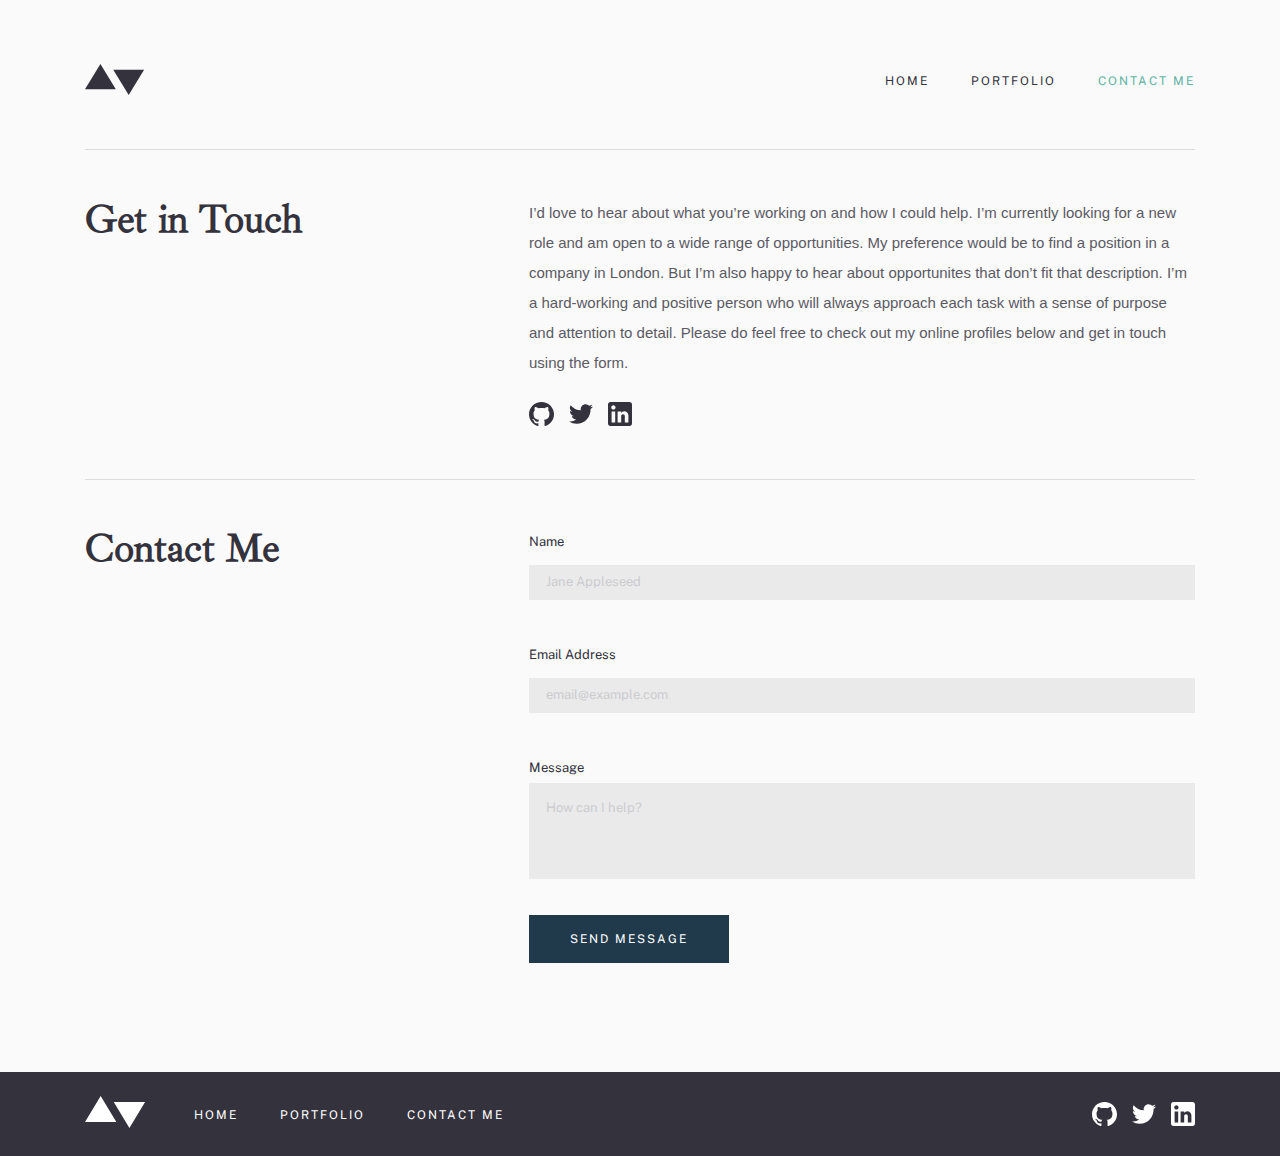
==== commit d0d00238: "Add line" ====
--- a/contact.html
+++ b/contact.html
@@ -120,9 +120,12 @@
                 This field is required
               </span>
             </label>
-           <label class="contact__label contact__label--text">
+           <label class="contact__label">
             Message
-            <textarea class="contact__textarea" name="your_text" minlength="10" placeholder="How can I help?"></textarea>
+            <textarea class="contact__textarea" name="your_text" minlength="4" placeholder="How can I help?"></textarea>
+            <span class="contact__input-error">
+              This field is required
+            </span>
            </label>
             <button class="contact__btn" type="submit">
               SEND MESSAGE
--- a/css/main.css
+++ b/css/main.css
@@ -526,6 +526,10 @@
   text-decoration: none;
 }
 
+.sitenav-on .sitenav__link--active {
+  color: #fff;
+}
+
 .sitenav-on .site-header__menu-btn {
   background-image: url("../images/x-icon.svg");
 }
@@ -535,6 +539,58 @@
   .site-header {
     padding-top: 64px;
     padding-bottom: 47px;
+  }
+  .sitenav-on .sitenav {
+    position: static;
+    display: -webkit-box;
+    display: -ms-flexbox;
+    display: flex;
+    -webkit-box-pack: end;
+        -ms-flex-pack: end;
+            justify-content: flex-end;
+    -webkit-box-align: center;
+        -ms-flex-align: center;
+            align-items: center;
+    padding: 0;
+    top: 0;
+    right: 0;
+    background-color: transparent;
+    width: 100%;
+  }
+  .sitenav-on .sitenav__list {
+    display: -webkit-box;
+    display: -ms-flexbox;
+    display: flex;
+    -webkit-box-pack: start;
+        -ms-flex-pack: start;
+            justify-content: flex-start;
+    -webkit-box-align: center;
+        -ms-flex-align: center;
+            align-items: center;
+    -webkit-box-orient: horizontal;
+    -webkit-box-direction: normal;
+        -ms-flex-direction: row;
+            flex-direction: row;
+  }
+  .sitenav-on .sitenav__item {
+    margin: 0;
+    margin-bottom: 0x;
+  }
+  .sitenav-on .sitenav__link {
+    font-family: "Public Sans";
+    font-style: normal;
+    font-size: 12px;
+    line-height: 14px;
+    font-weight: 400;
+    text-align: left;
+    color: #33323D;
+    display: inline-block;
+    text-decoration: none;
+    letter-spacing: 2px;
+    text-transform: uppercase;
+  }
+  .sitenav-on .sitenav__link--active {
+    color: #5FB4A2;
   }
   .site-header__menu-btn {
     display: none;
@@ -641,18 +697,6 @@
   background-color: #203A4C;
 }
 
-.hero__before {
-  width: 48px;
-  height: 46px;
-  position: absolute;
-  top: 601px;
-  left: 20px;
-  background-image: url("../images/hero-aboutbefore.svg");
-  background-repeat: no-repeat;
-  background-position: center;
-  background-color: #1D3445;
-}
-
 @media only screen and (min-width: 400px) {
   .hero__bg {
     height: 350px;
@@ -687,20 +731,13 @@
     padding: 56px 73px 0 0;
     max-width: 514px;
     position: absolute;
-    top: 464px;
-    left: 19px;
+    bottom: -98px;
+    left: 20px;
     background-color: #FAFAFA;
-  }
-}
-@media only screen and (min-width: 660px) {
-  .hero__before {
-    top: 241px;
-    left: 0;
   }
 }
 @media only screen and (min-width: 730px) {
   .hero__bg {
-    background-image: url("../images/tablet-hero.png");
     background-position-y: calc(50% - 16px);
   }
 }
@@ -723,12 +760,7 @@
     max-width: 446px;
     top: 366px;
     left: calc(50% - 486px);
-  }
-}
-@media only screen and (min-width: 1000px) {
-  .hero__before {
-    top: 322px;
-    left: 0;
+    z-index: 0;
   }
 }
 @media only screen and (min-width: 1000px) {
@@ -743,62 +775,15 @@
     background-color: #5FB4A2;
   }
 }
-@media only screen and (min-width: 1000px) {
-  .hero__link:hover ~ .hero__before {
-    background-color: #56A292;
-  }
-}
-@media only screen and (min-width: 1030px) {
-  .hero__topic-box {
-    width: 100%;
-    max-width: 440px;
-    top: 366px;
-    left: calc(50% - 496px);
-  }
-}
-@media only screen and (min-width: 1050px) {
-  .hero__topic-box {
-    width: 100%;
-    max-width: 443px;
-    top: 366px;
-    left: calc(50% - 510px);
-  }
-}
-@media only screen and (min-width: 1080px) {
-  .hero__topic-box {
-    width: 100%;
-    max-width: 454px;
-    top: 366px;
-    left: calc(50% - 532px);
-  }
-}
-@media only screen and (min-width: 1130px) {
-  .hero__topic-box {
-    width: 100%;
-    max-width: 450px;
-    top: 366px;
-    left: calc(50% - 553px);
-  }
-}
-@media only screen and (min-width: 1150px) {
-  .hero__topic-box {
-    width: 100%;
-    max-width: 450px;
-    top: 371px;
-    left: calc(50% - 556px);
-  }
-}
 /* === ABOUT ME SECTION === */
 .about {
   padding-bottom: 115px;
 }
 
 .about__img {
+  width: 100%;
   padding-bottom: 32px;
-}
-
-.about__img {
-  width: 100%;
+  z-index: 1;
 }
 
 .about__content {
@@ -824,20 +809,19 @@
 .about__text {
   margin: 0;
   margin-bottom: 24px;
-  font-family: "Public Sans";
+  font-family: "Public Sans", "Arial", sans-serif;
   font-style: normal;
   font-size: 16px;
   line-height: 30px;
   font-weight: 400;
   text-align: #33323D;
   color: #000;
-  mix-blend-mode: normal;
   opacity: 0.8;
 }
 
 .about__link {
   padding: 17px 36px 17px 32px;
-  font-family: "Public Sans";
+  font-family: "Public Sans", "Arial", sans-serif;
   font-style: normal;
   font-size: 12px;
   line-height: 14px;
@@ -851,6 +835,7 @@
   border: 1px solid #33323D;
 }
 
+/* MEDIA TABLET */
 @media only screen and (min-width: 660px) {
   .about {
     padding-bottom: 96px;
@@ -859,22 +844,24 @@
     display: -webkit-box;
     display: -ms-flexbox;
     display: flex;
-    -webkit-box-pack: start;
-        -ms-flex-pack: start;
-            justify-content: flex-start;
   }
   .about__img-box {
     width: 10%;
-    margin-right: 125px;
+    margin-right: 0;
     padding-bottom: 0;
   }
   .about__img {
     width: 77%;
-    height: 683px;
+    height: 703px;
     padding-bottom: 0;
   }
   .about__content {
     width: 60%;
+  }
+}
+@media only screen and (min-width: 681) {
+  .about__img {
+    height: 683px;
   }
 }
 @media only screen and (min-width: 1000px) {
@@ -896,6 +883,7 @@
     background-color: #33323D;
   }
 }
+/* === ARTICLE PART === */
 .interested {
   padding-bottom: 80px;
 }
@@ -907,7 +895,7 @@
 .interested__topic {
   margin: 0;
   margin-bottom: 40px;
-  font-family: "Ibarra Real Nova";
+  font-family: "Ibarra Real Nova", "Times New Roman", serif;
   font-style: normal;
   font-size: 40px;
   line-height: 42px;
@@ -919,14 +907,13 @@
 
 .interested__link {
   padding: 17px 35px 17px 32px;
-  font-family: "Public Sans";
+  font-family: "Public Sans", "Arial", sans-serif;
   font-style: normal;
   font-size: 12px;
   line-height: 14px;
   font-weight: 400;
   text-align: center;
   color: #33323D;
-  line-height: 14px;
   letter-spacing: 2px;
   text-transform: uppercase;
   display: inline-block;
@@ -934,6 +921,16 @@
   border: 1px solid #33323D;
 }
 
+.interested__line {
+  width: 18%;
+  min-width: 50px;
+  max-width: 534px;
+  height: 1px;
+  background-color: #DDDDDE;
+  display: none;
+}
+
+/* MEDIA TABLET */
 @media only screen and (min-width: 660px) {
   .interested {
     padding-bottom: 96px;
@@ -948,6 +945,10 @@
     -webkit-box-align: center;
         -ms-flex-align: center;
             align-items: center;
+    -webkit-box-orient: horizontal;
+    -webkit-box-direction: normal;
+        -ms-flex-direction: row;
+            flex-direction: row;
   }
   .interested__topic-box {
     width: 100%;
@@ -956,6 +957,28 @@
   .interested__topic {
     margin-bottom: 0;
     text-align: start;
+  }
+  .interested__line {
+    display: block;
+  }
+}
+@media only screen and (min-width: 830px) {
+  .interested__line {
+    width: 30%;
+  }
+}
+/* MEDIA DESKTOP */
+@media only screen and (min-width: 1000px) {
+  .interested__line {
+    width: 45%;
+  }
+  .interested__link {
+    -webkit-transition: all 0.4s ease;
+    transition: all 0.4s ease;
+  }
+  .interested__link:hover {
+    color: #fff;
+    background-color: #33323D;
   }
 }
 /* === CONTACT PGE GET SECTION === */
@@ -1245,6 +1268,24 @@
   color: #9E9EA4;
   opacity: 0.4;
 }
+.contact__textarea:not(:-moz-placeholder-shown):not(:focus):invalid {
+  border: 1px solid #F43030;
+}
+.contact__textarea:not(:-ms-input-placeholder):not(:focus):invalid {
+  border: 1px solid #F43030;
+}
+.contact__textarea:not(:placeholder-shown):not(:focus):invalid {
+  border: 1px solid #F43030;
+}
+.contact__textarea:not(:-moz-placeholder-shown):not(:focus):invalid + .contact__input-error {
+  opacity: 1;
+}
+.contact__textarea:not(:-ms-input-placeholder):not(:focus):invalid + .contact__input-error {
+  opacity: 1;
+}
+.contact__textarea:not(:placeholder-shown):not(:focus):invalid + .contact__input-error {
+  opacity: 1;
+}
 .contact__textarea:focus {
   border: 1px solid #5FB4A2;
 }
